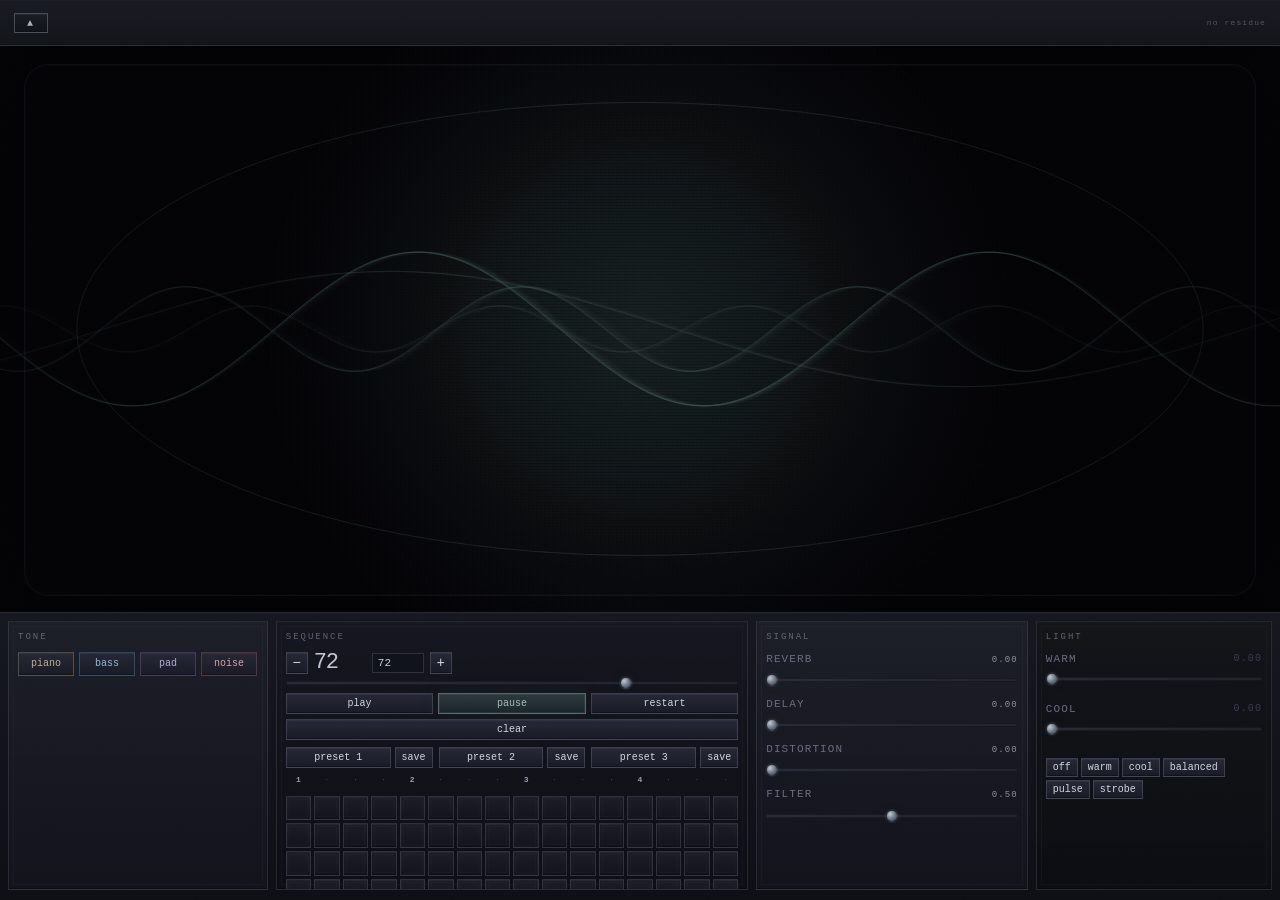
==== demo/index.html @ b39f4f37 "Polish hub UX and split game start from demo" ====
<!DOCTYPE html>
<html lang="en">
<head>
  <meta charset="UTF-8" />
  <meta name="viewport" content="width=device-width, initial-scale=1.0" />
  <title>LoseAmp Demo</title>
  <link rel="stylesheet" href="../styles/main.css" />
  <link rel="stylesheet" href="../styles/noise.css" />
  <link rel="stylesheet" href="../styles/loseamp.css" />
  <link rel="stylesheet" href="../styles/rooms.css" />
</head>
<body>

  <div id="title-screen" class="hidden"></div>

  <div id="hub" class="screen active">

    <header id="hub-header">
      <div id="room-doors"></div>
      <div id="inventory-bar"></div>
    </header>

    <main id="portal-area">
      <div class="portal-aura portal-aura-left" aria-hidden="true"></div>
      <div class="portal-aura portal-aura-right" aria-hidden="true"></div>
      <canvas id="loseamp-canvas"></canvas>
      <div id="mirror-portal" aria-hidden="true">
        <div class="mirror-portal-axis"></div>
        <div class="mirror-portal-core"></div>
        <div class="mirror-portal-rim"></div>
      </div>
    </main>

    <section id="control-panel">
      <div id="instruments-panel"></div>
      <div id="sequencer-panel"></div>
      <div id="effects-panel"></div>
      <div id="lights-panel"></div>
    </section>

  </div>

  <div id="room-bright" class="screen room hidden"></div>
  <div id="room-still" class="screen room hidden"></div>
  <div id="room-clock" class="screen room hidden"></div>
  <div id="room-mirror" class="screen room hidden"></div>
  <div id="room-threshold" class="screen room hidden"></div>

  <div id="overlay" class="hidden"></div>

  <script type="module" src="../src/main.js"></script>
</body>
</html>
---- styles/main.css ----
/* main.css — global styles, CSS variables, typography */

/* ─── Variables ──────────────────────────────────────────────────────────── */
:root {
  /* Colors */
  --bg:            #0a0a0f;
  --surface:       #111118;
  --surface-2:     #1a1a24;
  --surface-3:     #161622;
  --border:        #2a2a3a;
  --border-soft:   rgba(132, 146, 170, 0.28);

  --fg:            #c8c8d8;
  --fg-dim:        #6a6a80;
  --fg-muted:      #3a3a50;
  --fg-ghost:      rgba(188, 196, 214, 0.34);

  --accent-warm:   #c87040;   /* amber — the "too hot" signal */
  --accent-cool:   #4080a0;   /* steel blue — the "too cold" signal */
  --accent-mid:    #708090;   /* slate — the middle, the answer */
  --accent-portal: #507060;   /* muted teal — the Loseamp glow */

  /* Lights (driven by lights.js at runtime) */
  --light-warm: 0;
  --light-cool: 0;

  /* Typography */
  --font-mono: 'Courier New', 'Lucida Console', monospace;
  --font-display: Georgia, 'Times New Roman', serif;

  /* Spacing */
  --space-xs: 4px;
  --space-sm: 8px;
  --space-md: 16px;
  --space-lg: 32px;
  --space-xl: 64px;

  /* Transitions */
  --transition-slow: 1.2s ease;
  --transition-med:  0.4s ease;
  --transition-fast: 0.15s ease;
}

/* ─── Reset ──────────────────────────────────────────────────────────────── */
*, *::before, *::after {
  box-sizing: border-box;
  margin: 0;
  padding: 0;
}

html, body {
  width: 100%;
  height: 100%;
  overflow: hidden;
  background:
    radial-gradient(circle at 50% 42%, rgba(58, 74, 70, 0.12), transparent 30%),
    radial-gradient(circle at 50% 110%, rgba(28, 32, 44, 0.5), transparent 38%),
    linear-gradient(180deg, #0b0b10 0%, #09090d 54%, #08080b 100%);
  color: var(--fg);
  font-family: var(--font-mono);
  font-size: 12px;
  line-height: 1.4;
}

/* ─── Screens ────────────────────────────────────────────────────────────── */
.screen {
  position: absolute;
  inset: 0;
  display: flex;
  flex-direction: column;
  opacity: 0;
  pointer-events: none;
  transition: opacity var(--transition-med);
}

.screen.active {
  opacity: 1;
  pointer-events: all;
}

.hidden {
  display: none !important;
}

/* ─── Typography ─────────────────────────────────────────────────────────── */
h1, h2, h3 {
  font-family: var(--font-display);
  font-weight: normal;
  letter-spacing: 0.05em;
}

label {
  color: var(--fg-dim);
  font-size: 11px;
  letter-spacing: 0.1em;
  text-transform: uppercase;
}

/* ─── Controls (shared) ──────────────────────────────────────────────────── */
button {
  background:
    linear-gradient(180deg, rgba(38, 40, 54, 0.96), rgba(24, 26, 38, 0.96));
  border: 1px solid var(--border-soft);
  color: rgba(220, 226, 236, 0.94);
  font-family: var(--font-mono);
  font-size: 10px;
  padding: 4px 7px;
  cursor: pointer;
  box-shadow:
    inset 0 1px 0 rgba(255, 255, 255, 0.05),
    inset 0 -1px 0 rgba(0, 0, 0, 0.3);
  transition:
    background var(--transition-fast),
    border-color var(--transition-fast),
    color var(--transition-fast),
    transform var(--transition-fast),
    box-shadow var(--transition-fast);
}

button:hover {
  background:
    linear-gradient(180deg, rgba(48, 50, 68, 0.98), rgba(28, 30, 42, 0.98));
  border-color: rgba(152, 168, 194, 0.44);
  color: rgba(235, 239, 245, 0.98);
}

button.active {
  background:
    linear-gradient(180deg, rgba(46, 58, 62, 0.98), rgba(26, 38, 42, 0.98));
  border-color: rgba(112, 148, 138, 0.62);
  color: rgba(164, 194, 182, 0.98);
  box-shadow:
    inset 0 0 0 1px rgba(80, 112, 96, 0.18),
    0 0 18px rgba(62, 88, 78, 0.14);
}

button:active {
  transform: translateY(1px);
}

input[type="range"] {
  -webkit-appearance: none;
  width: 100%;
  height: 4px;
  border-radius: 999px;
  background:
    linear-gradient(90deg, rgba(44, 48, 64, 0.76), rgba(34, 36, 46, 0.9));
  outline: none;
  cursor: pointer;
  box-shadow: inset 0 0 0 1px rgba(0, 0, 0, 0.35);
}

input[type="range"]::-webkit-slider-thumb {
  -webkit-appearance: none;
  width: 12px;
  height: 12px;
  background:
    radial-gradient(circle at 30% 30%, rgba(210, 219, 228, 0.9), rgba(113, 126, 142, 0.86) 55%, rgba(62, 68, 84, 0.9));
  border-radius: 50%;
  border: 1px solid rgba(10, 10, 16, 0.6);
  box-shadow:
    0 0 0 1px rgba(113, 126, 142, 0.14),
    0 0 12px rgba(80, 112, 96, 0.08);
  transition: background var(--transition-fast), box-shadow var(--transition-fast);
}

input[type="range"]:hover::-webkit-slider-thumb {
  box-shadow:
    0 0 0 1px rgba(113, 126, 142, 0.22),
    0 0 14px rgba(80, 112, 96, 0.18);
}

/* ─── Overlay ────────────────────────────────────────────────────────────── */
#overlay {
  position: fixed;
  inset: 0;
  background:
    radial-gradient(circle at 50% 50%, rgba(20, 24, 28, 0.14), transparent 24%),
    rgba(7, 7, 11, 0.98);
  z-index: 100;
  display: flex;
  align-items: center;
  justify-content: center;
  opacity: 0;
  pointer-events: none;
  transition: opacity var(--transition-slow);
}

#overlay.active {
  opacity: 1;
  pointer-events: all;
}

#title-screen {
  position: fixed;
  inset: 0;
  z-index: 160;
  display: flex;
  align-items: center;
  justify-content: center;
  padding: 32px;
  background:
    radial-gradient(circle at 50% 42%, rgba(78, 96, 88, 0.16), transparent 22%),
    linear-gradient(180deg, rgba(6, 6, 10, 0.96), rgba(8, 8, 12, 0.98));
  opacity: 0;
  pointer-events: none;
  transition: opacity 0.5s ease;
}

#title-screen.active {
  opacity: 1;
  pointer-events: all;
}

.title-shell {
  position: relative;
  width: min(520px, 100%);
  padding: 40px 36px 34px;
  border: 1px solid rgba(132, 146, 170, 0.22);
  background:
    linear-gradient(180deg, rgba(20, 21, 30, 0.96), rgba(12, 13, 19, 0.98));
  box-shadow:
    inset 0 1px 0 rgba(255, 255, 255, 0.03),
    0 26px 80px rgba(0, 0, 0, 0.38);
}

.title-shell::before {
  content: '';
  position: absolute;
  inset: 8px;
  border: 1px solid rgba(255, 255, 255, 0.03);
  pointer-events: none;
}

.title-kicker {
  margin-bottom: 12px;
  color: rgba(138, 150, 170, 0.58);
  font-size: 10px;
  letter-spacing: 0.28em;
  text-transform: uppercase;
}

.title-word {
  margin-bottom: 14px;
  color: rgba(212, 218, 228, 0.94);
  font-size: clamp(34px, 7vw, 64px);
  letter-spacing: 0.08em;
}

.title-copy {
  max-width: 28ch;
  margin-bottom: 24px;
  color: rgba(174, 182, 198, 0.72);
  font-size: 13px;
}

.title-actions {
  display: flex;
  align-items: center;
  gap: 12px;
}

.title-demo-link {
  color: rgba(138, 176, 160, 0.74);
  font-size: 10px;
  letter-spacing: 0.18em;
  text-decoration: none;
  text-transform: uppercase;
}

.title-demo-link:hover {
  color: rgba(194, 212, 206, 0.94);
}

.title-noise {
  position: absolute;
  inset: 0;
  pointer-events: none;
  opacity: 0.26;
  background:
    radial-gradient(circle at 50% 42%, rgba(80, 112, 96, 0.1), transparent 28%),
    linear-gradient(180deg, transparent, rgba(255, 255, 255, 0.02), transparent);
  mix-blend-mode: screen;
}

.end-screen {
  display: flex;
  flex-direction: column;
  align-items: center;
  gap: 24px;
  text-align: center;
  opacity: 0;
  transform: translateY(8px);
  transition:
    opacity 2.8s ease,
    transform 2.8s ease;
}

.end-screen.revealed {
  opacity: 1;
  transform: translateY(0);
}

.end-word {
  font-family: var(--font-display);
  color: rgba(128, 160, 140, 0.78);
  font-size: 15px;
  letter-spacing: 0.28em;
  text-transform: lowercase;
  text-shadow: 0 0 26px rgba(80, 112, 96, 0.12);
}

.end-reset {
  background: transparent;
  border-color: rgba(80, 112, 96, 0.24);
  color: rgba(128, 160, 140, 0.2);
  letter-spacing: 0.14em;
  text-transform: lowercase;
  opacity: 0;
  transition:
    opacity 1.2s ease,
    color 0.3s ease,
    border-color 0.3s ease,
    background 0.3s ease;
}

.end-reset.revealed {
  opacity: 1;
  color: rgba(128, 160, 140, 0.46);
}

.end-reset:hover {
  border-color: rgba(128, 160, 140, 0.4);
  color: rgba(180, 196, 188, 0.84);
  background: rgba(80, 112, 96, 0.06);
}

@media (max-width: 640px) {
  .title-shell {
    padding: 28px 22px 24px;
  }

  .title-actions {
    flex-direction: column;
    align-items: flex-start;
  }
}
---- styles/noise.css ----
/* noise.css — grain overlay applied to the entire UI */

/*
  SVG feTurbulence noise, inlined as a data URL.
  No external file needed. Tiles seamlessly at 256x256.
  Applied as a fixed full-screen pseudo-element with mix-blend-mode: overlay.
  Adjust --noise-opacity to taste (0.03 = very subtle, 0.08 = visible grain).
*/

:root {
  --noise-opacity: 0.045;
}

body::after {
  content: '';
  position: fixed;
  inset: 0;
  width: 100%;
  height: 100%;
  pointer-events: none;
  z-index: 9999;
  opacity: var(--noise-opacity);
  mix-blend-mode: overlay;
  background-image: url("[data-uri]");
  background-repeat: repeat;
  background-size: 256px 256px;
}
---- styles/loseamp.css ----
/* loseamp.css — hub and control panel styles */

/* ─── Hub Layout ─────────────────────────────────────────────────────────── */
#hub {
  position: relative;
  display: grid;
  grid-template-rows: 46px minmax(0, 1fr) minmax(188px, 32vh);
  grid-template-areas:
    "header"
    "portal"
    "controls";
  height: 100%;
  width: 100%;
  background:
    linear-gradient(180deg, rgba(18, 18, 24, 0.72), rgba(8, 8, 12, 0.3));
}

body.pre-awaken #hub {
  filter: saturate(0.72) brightness(0.84);
}

#hub::before {
  content: '';
  position: absolute;
  inset: 0;
  background:
    radial-gradient(circle at 50% 42%, rgba(80, 112, 96, 0.08), transparent 28%),
    linear-gradient(180deg, rgba(255, 255, 255, 0.015), transparent 12%);
  pointer-events: none;
}

/* ─── Header / Doors ─────────────────────────────────────────────────────── */
#hub-header {
  grid-area: header;
  display: flex;
  align-items: center;
  justify-content: space-between;
  gap: 12px;
  padding: 0 14px;
  border-bottom: 1px solid rgba(108, 118, 144, 0.26);
  background:
    linear-gradient(180deg, rgba(22, 23, 31, 0.98), rgba(17, 18, 24, 0.96));
  box-shadow:
    inset 0 1px 0 rgba(255, 255, 255, 0.02),
    inset 0 -1px 0 rgba(0, 0, 0, 0.36);
}

#room-doors {
  display: flex;
  gap: 8px;
  align-items: center;
}

body.pre-awaken #room-doors {
  opacity: 0.12;
}

.door-btn {
  min-width: 34px;
  padding: 4px 8px 3px;
  border-color: rgba(102, 110, 136, 0.34);
  color: rgba(150, 158, 178, 0.78);
  letter-spacing: 0.22em;
  text-transform: uppercase;
  background:
    linear-gradient(180deg, rgba(24, 25, 33, 0.95), rgba(15, 16, 23, 0.95));
}

.door-btn.visible {
  border-color: rgba(126, 152, 160, 0.42);
  color: rgba(178, 192, 200, 0.92);
}

.door-btn.visible:hover {
  border-color: rgba(130, 158, 164, 0.42);
  color: rgba(188, 198, 204, 0.9);
}

body.pre-awaken .door-btn {
  visibility: hidden;
}

.door-btn.locked {
  opacity: 0.28;
  cursor: not-allowed;
}

#inventory-bar {
  display: flex;
  gap: 4px 6px;
  align-items: center;
  justify-content: flex-end;
  flex-wrap: wrap;
  min-height: 24px;
}

.inventory-item,
.inventory-empty,
.status-tag {
  font-size: 8px;
  letter-spacing: 0.14em;
  text-transform: lowercase;
}

.inventory-item {
  color: rgba(176, 184, 198, 0.72);
  padding: 2px 0;
  border-bottom: 1px solid rgba(80, 90, 110, 0.18);
}

.inventory-empty {
  color: rgba(126, 132, 148, 0.56);
}

.status-tag {
  color: rgba(138, 176, 160, 0.74);
  padding: 2px 6px;
  border: 1px solid rgba(80, 112, 96, 0.16);
  background: rgba(80, 112, 96, 0.05);
}

/* ─── Portal Area ────────────────────────────────────────────────────────── */
#portal-area {
  grid-area: portal;
  position: relative;
  overflow: hidden;
  min-height: 0;
  background:
    radial-gradient(circle at 50% 50%, rgba(20, 24, 28, 0.38), transparent 44%),
    linear-gradient(180deg, rgba(10, 10, 14, 0.18), rgba(8, 8, 12, 0.48));
}

body.pre-awaken #portal-area {
  cursor: pointer;
}

#portal-area::after {
  content: '';
  position: absolute;
  inset: 18px 24px 16px;
  border: 1px solid rgba(82, 92, 104, 0.12);
  border-radius: 24px;
  pointer-events: none;
  box-shadow:
    inset 0 0 0 1px rgba(255, 255, 255, 0.015),
    0 0 42px rgba(0, 0, 0, 0.18);
}

#loseamp-canvas {
  position: absolute;
  inset: 0;
  width: 100%;
  height: 100%;
  display: block;
}

.portal-aura {
  position: absolute;
  top: 12%;
  bottom: 12%;
  width: 22%;
  pointer-events: none;
  opacity: 0.4;
  transition: opacity var(--transition-slow), transform var(--transition-slow);
  z-index: 0;
}

.portal-aura-left {
  left: 0;
  background: radial-gradient(circle at 80% 50%, rgba(200, 112, 64, calc(var(--light-warm) * 0.16)), transparent 70%);
}

.portal-aura-right {
  right: 0;
  background: radial-gradient(circle at 20% 50%, rgba(64, 128, 160, calc(var(--light-cool) * 0.16)), transparent 70%);
}

#portal-area.mirror-available .portal-aura {
  opacity: 0.68;
}

#portal-area.mirror-active .portal-aura {
  transform: scaleX(1.08);
}

#mirror-portal {
  position: absolute;
  inset: 10% 16%;
  display: grid;
  place-items: center;
  opacity: 0;
  pointer-events: none;
  transition:
    opacity var(--transition-slow),
    transform var(--transition-slow),
    filter var(--transition-slow);
  z-index: 2;
}

#portal-area.mirror-available #mirror-portal {
  opacity: 0.34;
}

#portal-area.mirror-active #mirror-portal {
  opacity: 0.76;
  filter: drop-shadow(0 0 24px rgba(80, 112, 96, 0.18));
}

.mirror-portal-axis,
.mirror-portal-core,
.mirror-portal-rim {
  position: absolute;
}

.mirror-portal-axis {
  top: 0;
  bottom: 0;
  width: 1px;
  background: linear-gradient(180deg, transparent, rgba(80, 112, 96, 0.45), transparent);
}

.mirror-portal-core {
  width: 18px;
  height: 18px;
  transform: rotate(45deg);
  border: 1px solid rgba(80, 112, 96, 0.34);
  background: radial-gradient(circle at 50% 50%, rgba(80, 112, 96, 0.12), transparent 72%);
}

.mirror-portal-rim {
  width: min(50vw, 500px);
  height: min(40vh, 290px);
  border: 1px solid rgba(80, 112, 96, 0.14);
  border-radius: 50%;
}

body.mirror-active .mirror-portal-core {
  animation: mirror-pulse 1.8s ease-in-out infinite;
}

@keyframes mirror-pulse {
  0%, 100% {
    transform: rotate(45deg) scale(1);
    opacity: 0.8;
  }
  50% {
    transform: rotate(45deg) scale(1.14);
    opacity: 1;
  }
}

/* ─── Control Panel ──────────────────────────────────────────────────────── */
#control-panel {
  grid-area: controls;
  display: grid;
  grid-template-columns: 1.1fr 2fr 1.15fr 1fr;
  grid-template-areas: "instruments sequencer effects lights";
  gap: 0;
  gap: 8px;
  padding: 8px 8px 10px;
  border-top: 1px solid rgba(110, 122, 148, 0.24);
  background:
    linear-gradient(180deg, rgba(22, 23, 31, 0.99), rgba(14, 15, 21, 0.99));
  box-shadow:
    inset 0 1px 0 rgba(255, 255, 255, 0.015),
    0 -14px 42px rgba(0, 0, 0, 0.18);
  min-height: 0;
}

body.pre-awaken #control-panel {
  opacity: 0.44;
  pointer-events: none;
}

#control-panel.boss-active {
  border-top-color: rgba(80, 112, 96, 0.42);
  box-shadow:
    inset 0 1px 0 rgba(255, 255, 255, 0.015),
    0 -18px 48px rgba(0, 0, 0, 0.2),
    inset 0 12px 22px rgba(80, 112, 96, 0.03);
  transition: border-top-color var(--transition-slow), box-shadow var(--transition-slow);
}

#instruments-panel { grid-area: instruments; }
#sequencer-panel { grid-area: sequencer; }
#effects-panel { grid-area: effects; }
#lights-panel { grid-area: lights; }

.control-panel-section {
  position: relative;
  min-width: 0;
  display: flex;
  flex-direction: column;
  gap: 7px;
  padding: 9px 9px 8px;
  border: 1px solid rgba(112, 122, 146, 0.22);
  background:
    linear-gradient(180deg, rgba(28, 30, 40, 0.96), rgba(18, 19, 27, 0.98));
  box-shadow:
    inset 0 1px 0 rgba(255, 255, 255, 0.015),
    inset 0 -1px 0 rgba(0, 0, 0, 0.4);
  min-height: 0;
  overflow: auto;
  scrollbar-width: thin;
  scrollbar-color: rgba(96, 112, 136, 0.42) transparent;
}

.control-panel-section::before {
  content: '';
  position: absolute;
  inset: 4px;
  border: 1px solid rgba(255, 255, 255, 0.028);
  pointer-events: none;
}

.panel-sequence {
  background:
    linear-gradient(180deg, rgba(21, 22, 30, 0.94), rgba(13, 14, 20, 0.98));
}

#sequencer-panel {
  min-width: 0;
}

.panel-light {
  background:
    linear-gradient(180deg, rgba(18, 20, 24, 0.92), rgba(12, 13, 18, 0.98));
}

.panel-label {
  display: block;
  margin-bottom: 1px;
  color: rgba(146, 154, 172, 0.58);
  font-size: 9px;
  letter-spacing: 0.22em;
  text-transform: uppercase;
}

.instrument-cluster {
  display: flex;
  flex-wrap: wrap;
  gap: 5px;
  align-content: flex-start;
}

.control-chip,
.mirror-toggle-btn {
  min-height: 24px;
}

.instr-btn {
  min-width: 56px;
  justify-content: center;
}

.instr-btn[data-instr="piano"] {
  border-color: rgba(176, 146, 96, 0.38);
  color: rgba(214, 194, 154, 0.88);
}

.instr-btn[data-instr="piano"].active {
  background: linear-gradient(180deg, rgba(98, 78, 42, 0.96), rgba(58, 44, 22, 0.98));
  border-color: rgba(210, 182, 124, 0.66);
  color: rgba(238, 220, 182, 0.98);
  box-shadow: inset 0 0 0 1px rgba(236, 214, 164, 0.08), 0 0 18px rgba(176, 146, 96, 0.22);
}

.instr-btn[data-instr="bass"] {
  border-color: rgba(76, 140, 186, 0.4);
  color: rgba(156, 202, 232, 0.9);
}

.instr-btn[data-instr="bass"].active {
  background: linear-gradient(180deg, rgba(30, 70, 100, 0.96), rgba(18, 40, 66, 0.98));
  border-color: rgba(114, 182, 224, 0.66);
  color: rgba(198, 228, 246, 0.98);
  box-shadow: inset 0 0 0 1px rgba(190, 228, 246, 0.08), 0 0 18px rgba(88, 164, 210, 0.24);
}

.instr-btn[data-instr="pad"] {
  border-color: rgba(120, 92, 164, 0.4);
  color: rgba(202, 182, 236, 0.9);
}

.instr-btn[data-instr="pad"].active {
  background: linear-gradient(180deg, rgba(68, 44, 96, 0.96), rgba(40, 24, 58, 0.98));
  border-color: rgba(176, 144, 224, 0.64);
  color: rgba(228, 214, 248, 0.98);
  box-shadow: inset 0 0 0 1px rgba(228, 214, 248, 0.08), 0 0 18px rgba(144, 116, 188, 0.22);
}

.instr-btn[data-instr="noise"] {
  border-color: rgba(174, 82, 96, 0.38);
  color: rgba(238, 172, 182, 0.9);
}

.instr-btn[data-instr="noise"].active {
  background: linear-gradient(180deg, rgba(98, 34, 46, 0.96), rgba(60, 18, 28, 0.98));
  border-color: rgba(220, 114, 132, 0.64);
  color: rgba(248, 210, 220, 0.98);
  box-shadow: inset 0 0 0 1px rgba(248, 210, 220, 0.08), 0 0 18px rgba(210, 102, 118, 0.24);
}

.panel-separator {
  height: 1px;
  margin: 4px 0;
  background: linear-gradient(90deg, transparent, rgba(80, 90, 110, 0.24), transparent);
}

.mirror-toggle-btn {
  display: flex;
  width: 100%;
  align-items: center;
  justify-content: space-between;
  gap: 8px;
  padding-inline: 8px;
  letter-spacing: 0.12em;
}

.mirror-toggle-btn.available {
  border-color: rgba(84, 112, 106, 0.26);
}

.mirror-toggle-btn.failed {
  animation: mirror-fail 420ms ease;
}

@keyframes mirror-fail {
  0%, 100% { transform: translateX(0); }
  25% { transform: translateX(-2px); }
  75% { transform: translateX(2px); }
}

.mirror-toggle-glyph {
  font-size: 12px;
  color: rgba(136, 154, 166, 0.88);
}

.mirror-toggle-whisper {
  color: rgba(150, 164, 174, 0.62);
  font-size: 8px;
  letter-spacing: 0.14em;
  text-transform: lowercase;
}

.bpm-row {
  display: flex;
  align-items: center;
  gap: 6px;
}

.bpm-input {
  width: 52px;
  min-width: 0;
  padding: 3px 5px;
  border: 1px solid rgba(102, 110, 136, 0.32);
  background: rgba(16, 18, 28, 0.92);
  color: rgba(214, 220, 232, 0.94);
  font-family: var(--font-mono);
  font-size: 11px;
}

.bpm-slider {
  margin-bottom: 1px;
}

.transport-row {
  display: flex;
  gap: 5px;
  flex-wrap: wrap;
}

.transport-btn {
  min-width: 0;
  flex: 1 1 0;
  justify-content: center;
  text-transform: lowercase;
}

.clear-btn {
  margin-top: -2px;
}

.preset-row {
  display: grid;
  grid-template-columns: repeat(3, minmax(0, 1fr));
  gap: 6px;
}

.preset-slot {
  display: flex;
  gap: 4px;
  min-width: 0;
}

.preset-btn,
.preset-save-btn {
  min-width: 0;
  text-transform: lowercase;
}

.preset-btn {
  flex: 1 1 auto;
  min-width: 0;
}

.preset-btn.has-preset {
  border-color: rgba(110, 146, 136, 0.34);
  color: rgba(178, 198, 192, 0.9);
}

.preset-save-btn {
  flex: 0 0 auto;
  padding-inline: 6px;
}

.bpm-nudge {
  width: 22px;
  height: 22px;
  padding: 0;
  flex-shrink: 0;
  font-size: 14px;
  line-height: 1;
}

#bpm-display {
  min-width: 52px;
  font-size: 22px;
  line-height: 1;
  color: rgba(208, 214, 226, 0.92);
  font-family: var(--font-mono);
  letter-spacing: -0.06em;
}

.seq-grid {
  display: grid;
  flex: 1 1 auto;
  min-height: 108px;
  gap: 3px;
  align-content: stretch;
}

.seq-markers {
  display: grid;
  gap: 3px;
  margin-top: -1px;
  margin-bottom: 3px;
}

.seq-marker {
  display: grid;
  place-items: center;
  min-width: 0;
  min-height: 12px;
  color: rgba(128, 138, 158, 0.42);
  font-size: 8px;
  line-height: 1;
  letter-spacing: 0.04em;
}

.seq-marker-major {
  color: rgba(178, 188, 206, 0.82);
  font-weight: 700;
}

.seq-step {
  position: relative;
  width: 100%;
  min-height: 0;
  background:
    linear-gradient(180deg, rgba(27, 28, 38, 0.96), rgba(17, 18, 26, 0.96));
  border: 1px solid rgba(102, 110, 136, 0.3);
  cursor: pointer;
  transition:
    background var(--transition-fast),
    border-color var(--transition-fast),
    box-shadow var(--transition-fast),
    transform var(--transition-fast);
}

.seq-step::after {
  content: '';
  position: absolute;
  inset: 2px;
  border: 1px solid rgba(255, 255, 255, 0.015);
}

.seq-step:hover {
  border-color: rgba(154, 166, 196, 0.44);
}

.seq-step-major {
  box-shadow: inset 0 0 0 1px rgba(80, 112, 96, 0.08);
}

.seq-step.on {
  background:
    linear-gradient(180deg, rgba(92, 114, 120, 0.88), rgba(56, 72, 78, 0.96));
  border-color: rgba(132, 156, 160, 0.42);
  box-shadow:
    inset 0 0 0 1px rgba(200, 215, 220, 0.06),
    0 0 14px rgba(80, 112, 96, 0.16);
}

.seq-step.playing {
  border-color: rgba(206, 212, 222, 0.56);
  transform: translateY(-1px);
}

.effect-row {
  margin-bottom: 2px;
}

.effect-label {
  display: flex;
  align-items: baseline;
  justify-content: space-between;
  margin-bottom: 4px;
}

.effect-val {
  color: rgba(184, 190, 206, 0.72);
  font-size: 9px;
}

.effect-slider {
  width: 100%;
}

#light-modes {
  display: flex;
  flex-wrap: wrap;
  gap: 4px;
  margin-top: 2px;
}

.light-mode-btn {
  font-size: 8px;
  padding: 3px 6px;
}

/* ─── Dev Panel ─────────────────────────────────────────────────────────── */
#dev-panel {
  position: fixed;
  right: 14px;
  bottom: 14px;
  width: min(340px, calc(100vw - 28px));
  max-height: min(58vh, 520px);
  display: flex;
  flex-direction: column;
  gap: 8px;
  padding: 12px;
  border: 1px solid rgba(112, 128, 144, 0.35);
  background: rgba(10, 10, 15, 0.92);
  box-shadow: 0 16px 48px rgba(0, 0, 0, 0.35);
  backdrop-filter: blur(10px);
  z-index: 120;
}

.dev-panel-header,
.dev-panel-hint {
  font-size: 10px;
  letter-spacing: 0.14em;
  text-transform: uppercase;
}

.dev-panel-header { color: var(--fg); }
.dev-panel-hint { color: var(--fg-muted); }

.dev-panel-body {
  overflow: auto;
  padding: 8px;
  border: 1px solid var(--border);
  background: rgba(26, 26, 36, 0.82);
  color: var(--fg-dim);
  font-family: var(--font-mono);
  font-size: 11px;
  line-height: 1.45;
  white-space: pre-wrap;
}

.dev-panel-actions {
  display: flex;
  gap: 8px;
}

/* ─── Responsive ─────────────────────────────────────────────────────────── */
@media (max-width: 900px) {
  #hub {
    grid-template-rows: auto 1fr auto;
  }

  #hub-header {
    align-items: flex-start;
    flex-direction: column;
    padding-block: 10px;
  }

  #room-doors,
  #inventory-bar {
    width: 100%;
  }

  #inventory-bar {
    justify-content: flex-start;
  }

  #control-panel {
    grid-template-columns: 1fr 1fr;
    grid-template-areas:
      "instruments effects"
      "sequencer sequencer"
      "lights lights";
    gap: 8px;
  }
}

@media (max-width: 640px) {
  #hub {
    grid-template-rows: auto minmax(0, 1fr) auto;
  }

  #control-panel {
    grid-template-columns: 1fr;
    grid-template-areas:
      "instruments"
      "sequencer"
      "effects"
      "lights";
  }

  .control-panel-section {
    padding: 8px;
  }

  .instrument-cluster {
    gap: 4px;
  }

  .instr-btn,
  .mirror-toggle-btn {
    min-height: 28px;
  }

  #bpm-display {
    font-size: 20px;
  }

  .preset-row {
    grid-template-columns: 1fr;
  }

  .preset-slot {
    display: grid;
    grid-template-columns: minmax(0, 1fr) auto;
  }
}
---- styles/rooms.css ----
/* rooms.css — shared room styles */

/* ─── Room Base ──────────────────────────────────────────────────────────── */
.room {
  /* position comes from .screen (absolute, inset: 0) — do not override */
  padding: var(--space-lg);
  overflow: hidden;
}

/* Back to hub button — present in every room */
.room-back {
  position: absolute;
  top: var(--space-md);
  left: var(--space-md);
  font-size: 11px;
  color: var(--fg-dim);
  background: none;
  border: none;
  cursor: pointer;
  letter-spacing: 0.1em;
}

.room-back:hover {
  color: var(--fg);
}

/* ─── Room 1: Bright ─────────────────────────────────────────────────────── */
#room-bright {
  background: var(--bg);
  padding: 0; /* canvas fills the room */
}

.room-hint {
  position: absolute;
  left: 50%;
  bottom: 42px;
  transform: translateX(-50%);
  max-width: min(440px, calc(100vw - 48px));
  padding: 8px 12px;
  color: rgba(192, 202, 214, 0);
  font-size: 10px;
  letter-spacing: 0.18em;
  text-transform: lowercase;
  text-align: center;
  pointer-events: none;
  transition:
    opacity 0.5s ease,
    color 0.5s ease,
    transform 0.5s ease;
  opacity: 0;
}

.room-hint.visible {
  opacity: 1;
  color: rgba(192, 202, 214, 0.74);
  transform: translateX(-50%) translateY(-3px);
}

.room-hint-bright {
  text-shadow: 0 0 18px rgba(80, 112, 96, 0.16);
}

/* ─── Room 2: Still ──────────────────────────────────────────────────────── */
#room-still {
  background: #060608;
}

.still-dot {
  width: 3px;
  height: 3px;
  border-radius: 50%;
  background: rgba(200, 200, 220, 0.12);
  transition: background 2s ease;
}

/* ─── Room 3: Clock ──────────────────────────────────────────────────────── */
#room-clock {
  background: var(--bg);
  padding: 0;
}

#clock-counter {
  position: absolute;
  top: var(--space-md);
  right: var(--space-md);
  font-family: var(--font-mono);
  font-size: 11px;
  color: var(--fg-muted);
  letter-spacing: 0.15em;
  pointer-events: none;
}

/* ─── Room 4: Mirror ─────────────────────────────────────────────────────── */
#room-mirror {
  background: var(--bg);
  padding: 0;
}

/* ─── Room 5: Threshold ──────────────────────────────────────────────────── */
#room-threshold {
  background: var(--bg);
  display: flex;
  align-items: center;
  justify-content: center;
}

.exit-door {
  cursor: pointer;
  transition: border-color var(--transition-slow);
}

/* ─── Interactable Objects ───────────────────────────────────────────────── */
.interactable {
  cursor: pointer;
  transition: opacity var(--transition-med);
}

.interactable:hover {
  opacity: 0.7;
}

.item-pickup {
  /* TODO: visual for collectible items in rooms */
}

/* ─── Code / Clue Display ────────────────────────────────────────────────── */
.clue-text {
  font-family: var(--font-mono);
  font-size: 11px;
  color: var(--fg-dim);
  letter-spacing: 0.2em;
}

.revealed {
  color: var(--accent-mid);
  transition: color var(--transition-slow);
}
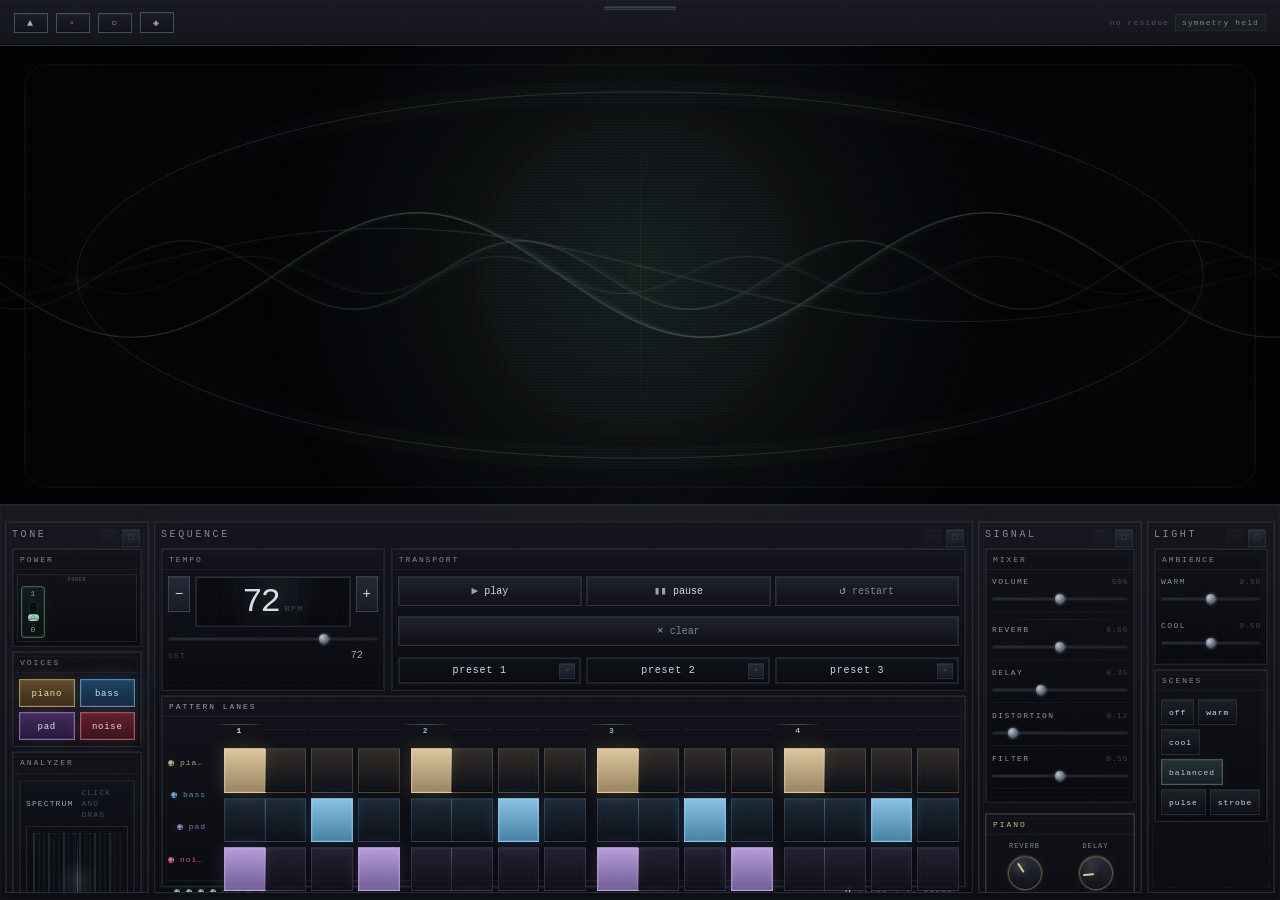
==== commit e1b7822a: "Polish: lights rack layout, portal standby glow, resizer handle, CSS refresh Wraps light sliders and" ====
--- a/demo/index.html
+++ b/demo/index.html
@@ -9,7 +9,7 @@
   <link rel="stylesheet" href="../styles/loseamp.css" />
   <link rel="stylesheet" href="../styles/rooms.css" />
 </head>
-<body>
+<body class="app-loading">
 
   <div id="title-screen" class="hidden"></div>
 
@@ -32,6 +32,9 @@
     </main>
 
     <section id="control-panel">
+      <div id="control-panel-resizer" role="separator" aria-orientation="horizontal" aria-label="resize control panel">
+        <span class="control-panel-resizer-grip" aria-hidden="true"></span>
+      </div>
       <div id="instruments-panel"></div>
       <div id="sequencer-panel"></div>
       <div id="effects-panel"></div>
--- a/styles/main.css
+++ b/styles/main.css
@@ -78,6 +78,12 @@
   pointer-events: all;
 }
 
+.app-loading #hub {
+  opacity: 0;
+  pointer-events: none;
+  visibility: hidden;
+}
+
 .hidden {
   display: none !important;
 }
@@ -198,7 +204,7 @@
   display: flex;
   align-items: center;
   justify-content: center;
-  padding: 32px;
+  padding: 40px;
   background:
     radial-gradient(circle at 50% 42%, rgba(78, 96, 88, 0.16), transparent 22%),
     linear-gradient(180deg, rgba(6, 6, 10, 0.96), rgba(8, 8, 12, 0.98));
@@ -214,8 +220,12 @@
 
 .title-shell {
   position: relative;
-  width: min(520px, 100%);
-  padding: 40px 36px 34px;
+  width: min(700px, 100%);
+  min-height: min(72vh, 660px);
+  padding: 58px 54px 48px;
+  display: flex;
+  flex-direction: column;
+  justify-content: center;
   border: 1px solid rgba(132, 146, 170, 0.22);
   background:
     linear-gradient(180deg, rgba(20, 21, 30, 0.96), rgba(12, 13, 19, 0.98));
@@ -233,39 +243,70 @@
 }
 
 .title-kicker {
-  margin-bottom: 12px;
+  margin-bottom: 18px;
   color: rgba(138, 150, 170, 0.58);
-  font-size: 10px;
-  letter-spacing: 0.28em;
+  font-size: 11px;
+  letter-spacing: 0.34em;
   text-transform: uppercase;
 }
 
 .title-word {
-  margin-bottom: 14px;
+  margin-bottom: 18px;
   color: rgba(212, 218, 228, 0.94);
-  font-size: clamp(34px, 7vw, 64px);
-  letter-spacing: 0.08em;
+  font-size: clamp(56px, 10vw, 108px);
+  letter-spacing: 0.1em;
+  line-height: 0.92;
+  text-shadow: 0 0 36px rgba(80, 112, 96, 0.08);
 }
 
 .title-copy {
-  max-width: 28ch;
-  margin-bottom: 24px;
+  max-width: 30ch;
+  margin-bottom: 34px;
   color: rgba(174, 182, 198, 0.72);
-  font-size: 13px;
+  font-size: 15px;
+  line-height: 1.6;
 }
 
 .title-actions {
   display: flex;
   align-items: center;
-  gap: 12px;
+  gap: 18px;
+}
+
+#title-start {
+  min-width: 176px;
+  min-height: 58px;
+  padding: 14px 28px;
+  font-size: 16px;
+  letter-spacing: 0.24em;
+  text-transform: uppercase;
+  border-color: rgba(124, 154, 146, 0.44);
+  color: rgba(226, 235, 234, 0.98);
+  background:
+    linear-gradient(180deg, rgba(38, 54, 50, 0.98), rgba(20, 33, 31, 0.98));
+  box-shadow:
+    inset 0 1px 0 rgba(255, 255, 255, 0.05),
+    0 0 0 1px rgba(80, 112, 96, 0.12),
+    0 14px 32px rgba(0, 0, 0, 0.24);
+}
+
+#title-start:hover {
+  border-color: rgba(146, 184, 170, 0.58);
+  background:
+    linear-gradient(180deg, rgba(48, 68, 62, 0.98), rgba(24, 38, 36, 0.98));
+  box-shadow:
+    inset 0 1px 0 rgba(255, 255, 255, 0.06),
+    0 0 0 1px rgba(80, 112, 96, 0.18),
+    0 18px 40px rgba(0, 0, 0, 0.3);
 }
 
 .title-demo-link {
   color: rgba(138, 176, 160, 0.74);
-  font-size: 10px;
-  letter-spacing: 0.18em;
+  font-size: 9px;
+  letter-spacing: 0.22em;
   text-decoration: none;
   text-transform: uppercase;
+  opacity: 0.88;
 }
 
 .title-demo-link:hover {
@@ -337,11 +378,20 @@
 
 @media (max-width: 640px) {
   .title-shell {
-    padding: 28px 22px 24px;
+    min-height: auto;
+    padding: 34px 24px 28px;
   }
 
   .title-actions {
     flex-direction: column;
     align-items: flex-start;
+    gap: 14px;
   }
-}
+
+  #title-start {
+    min-width: 148px;
+    min-height: 52px;
+    padding: 12px 20px;
+    font-size: 14px;
+  }
+}
--- a/styles/loseamp.css
+++ b/styles/loseamp.css
@@ -2,9 +2,10 @@
 
 /* ─── Hub Layout ─────────────────────────────────────────────────────────── */
 #hub {
+  --control-panel-height: clamp(320px, 44vh, 520px);
   position: relative;
   display: grid;
-  grid-template-rows: 46px minmax(0, 1fr) minmax(188px, 32vh);
+  grid-template-rows: 46px minmax(0, 1fr) var(--control-panel-height);
   grid-template-areas:
     "header"
     "portal"
@@ -131,7 +132,7 @@
 }
 
 body.pre-awaken #portal-area {
-  cursor: pointer;
+  cursor: default;
 }
 
 #portal-area::after {
@@ -144,6 +145,13 @@
   box-shadow:
     inset 0 0 0 1px rgba(255, 255, 255, 0.015),
     0 0 42px rgba(0, 0, 0, 0.18);
+}
+
+#portal-area.transport-running::after {
+  border-color: rgba(108, 126, 136, 0.2);
+  box-shadow:
+    inset 0 0 0 1px rgba(255, 255, 255, 0.02),
+    0 0 54px rgba(34, 48, 54, 0.18);
 }
 
 #loseamp-canvas {
@@ -253,23 +261,23 @@
 #control-panel {
   grid-area: controls;
   display: grid;
-  grid-template-columns: 1.1fr 2fr 1.15fr 1fr;
+  grid-template-columns: minmax(144px, 0.58fr) minmax(0, 5fr) minmax(164px, 0.78fr) minmax(128px, 0.62fr);
   grid-template-areas: "instruments sequencer effects lights";
-  gap: 0;
-  gap: 8px;
-  padding: 8px 8px 10px;
+  gap: 5px;
+  padding: 16px 5px 7px;
   border-top: 1px solid rgba(110, 122, 148, 0.24);
   background:
-    linear-gradient(180deg, rgba(22, 23, 31, 0.99), rgba(14, 15, 21, 0.99));
-  box-shadow:
-    inset 0 1px 0 rgba(255, 255, 255, 0.015),
+    linear-gradient(180deg, rgba(24, 25, 31, 0.995), rgba(12, 13, 18, 0.995));
+  box-shadow:
+    inset 0 1px 0 rgba(255, 255, 255, 0.018),
+    inset 0 0 0 1px rgba(90, 98, 118, 0.08),
     0 -14px 42px rgba(0, 0, 0, 0.18);
   min-height: 0;
+  overflow: visible;
 }
 
 body.pre-awaken #control-panel {
-  opacity: 0.44;
-  pointer-events: none;
+  opacity: 0.5;
 }
 
 #control-panel.boss-active {
@@ -291,18 +299,111 @@
   min-width: 0;
   display: flex;
   flex-direction: column;
-  gap: 7px;
-  padding: 9px 9px 8px;
-  border: 1px solid rgba(112, 122, 146, 0.22);
-  background:
-    linear-gradient(180deg, rgba(28, 30, 40, 0.96), rgba(18, 19, 27, 0.98));
-  box-shadow:
-    inset 0 1px 0 rgba(255, 255, 255, 0.015),
-    inset 0 -1px 0 rgba(0, 0, 0, 0.4);
+  gap: 4px;
+  padding: 6px 6px 5px;
+  border: 1px solid rgba(106, 116, 136, 0.24);
+  background:
+    linear-gradient(180deg, rgba(22, 23, 30, 0.985), rgba(13, 14, 20, 0.995));
+  box-shadow:
+    inset 0 1px 0 rgba(255, 255, 255, 0.03),
+    inset 0 -1px 0 rgba(0, 0, 0, 0.44),
+    inset 0 0 0 1px rgba(28, 32, 42, 0.9);
   min-height: 0;
+  overflow: hidden;
+}
+
+.panel-chrome {
+  position: absolute;
+  top: 7px;
+  right: 8px;
+  z-index: 3;
+  display: flex;
+  gap: 4px;
+}
+
+.panel-drag-handle,
+.panel-undock-btn {
+  width: 18px;
+  height: 18px;
+  padding: 0;
+  display: grid;
+  place-items: center;
+  border-color: rgba(92, 104, 126, 0.14);
+  color: rgba(130, 142, 164, 0.42);
+  font-size: 9px;
+  line-height: 1;
+}
+
+.panel-drag-handle:disabled {
+  opacity: 0.24;
+  cursor: default;
+}
+
+.panel-floating {
+  position: fixed;
+  resize: both;
   overflow: auto;
-  scrollbar-width: thin;
-  scrollbar-color: rgba(96, 112, 136, 0.42) transparent;
+  min-width: 220px;
+  min-height: 180px;
+  max-width: min(72vw, 980px);
+  max-height: min(74vh, 760px);
+  box-shadow:
+    inset 0 1px 0 rgba(255, 255, 255, 0.03),
+    0 18px 54px rgba(0, 0, 0, 0.42),
+    0 0 0 1px rgba(112, 124, 148, 0.12);
+  backdrop-filter: blur(6px);
+}
+
+#control-panel-resizer {
+  position: absolute;
+  top: 2px;
+  left: 50%;
+  transform: translateX(-50%);
+  width: min(240px, calc(100% - 48px));
+  height: 12px;
+  display: grid;
+  place-items: center;
+  cursor: ns-resize;
+  z-index: 12;
+}
+
+.control-panel-resizer-grip {
+  width: 72px;
+  height: 4px;
+  border-radius: 999px;
+  border: 1px solid rgba(118, 130, 150, 0.18);
+  background:
+    linear-gradient(180deg, rgba(154, 166, 182, 0.18), rgba(86, 96, 112, 0.12));
+  box-shadow:
+    0 0 14px rgba(80, 112, 96, 0.08),
+    inset 0 1px 0 rgba(255, 255, 255, 0.08);
+}
+
+body.control-panel-resizing,
+body.control-panel-resizing * {
+  cursor: ns-resize !important;
+  user-select: none;
+}
+
+.panel-floating::after {
+  content: '';
+  position: absolute;
+  right: 4px;
+  bottom: 4px;
+  width: 10px;
+  height: 10px;
+  background:
+    linear-gradient(135deg, transparent 0 42%, rgba(150, 162, 182, 0.52) 42% 52%, transparent 52%),
+    linear-gradient(135deg, transparent 0 62%, rgba(150, 162, 182, 0.34) 62% 72%, transparent 72%);
+  pointer-events: none;
+}
+
+.panel-floating .panel-drag-handle {
+  cursor: grab;
+}
+
+.panel-floating.panel-dragging .panel-drag-handle {
+  cursor: grabbing;
 }
 
 .control-panel-section::before {
@@ -315,7 +416,12 @@
 
 .panel-sequence {
   background:
-    linear-gradient(180deg, rgba(21, 22, 30, 0.94), rgba(13, 14, 20, 0.98));
+    linear-gradient(180deg, rgba(20, 21, 28, 0.99), rgba(10, 11, 16, 0.998));
+  box-shadow:
+    inset 0 1px 0 rgba(255, 255, 255, 0.024),
+    inset 0 -1px 0 rgba(0, 0, 0, 0.48),
+    inset 0 0 0 1px rgba(72, 84, 106, 0.1),
+    0 0 24px rgba(40, 52, 64, 0.12);
 }
 
 #sequencer-panel {
@@ -329,28 +435,494 @@
 
 .panel-label {
   display: block;
-  margin-bottom: 1px;
-  color: rgba(146, 154, 172, 0.58);
-  font-size: 9px;
-  letter-spacing: 0.22em;
+  margin-bottom: 2px;
+  color: rgba(170, 178, 194, 0.72);
+  font-size: 10px;
+  letter-spacing: 0.26em;
   text-transform: uppercase;
+  text-shadow: 0 0 10px rgba(108, 126, 138, 0.08);
+}
+
+.sequence-topdeck {
+  display: grid;
+  grid-template-columns: minmax(170px, 0.56fr) minmax(0, 1.44fr);
+  gap: 6px;
+  align-items: stretch;
+}
+
+.rack-module {
+  position: relative;
+  min-width: 0;
+  border: 1px solid rgba(88, 98, 120, 0.24);
+  background:
+    linear-gradient(180deg, rgba(18, 19, 26, 0.98), rgba(10, 11, 17, 0.995));
+  box-shadow:
+    inset 0 1px 0 rgba(255, 255, 255, 0.03),
+    inset 0 -1px 0 rgba(0, 0, 0, 0.44),
+    inset 0 0 0 1px rgba(30, 34, 44, 0.92);
+}
+
+.rack-module::before {
+  content: '';
+  position: absolute;
+  inset: 4px;
+  border: 1px solid rgba(255, 255, 255, 0.022);
+  pointer-events: none;
+}
+
+.rack-module-title {
+  position: relative;
+  z-index: 1;
+  padding: 5px 7px 4px;
+  border-bottom: 1px solid rgba(82, 92, 112, 0.16);
+  color: rgba(166, 174, 190, 0.74);
+  font-size: 8px;
+  letter-spacing: 0.24em;
+  text-transform: uppercase;
+}
+
+.rack-module-body {
+  position: relative;
+  z-index: 1;
+  min-width: 0;
+  padding: 6px;
+}
+
+.rack-module-compact .rack-module-body {
+  padding: 4px;
+}
+
+.rack-module-voices .rack-module-body,
+.rack-module-spectrum .rack-module-body,
+.rack-module-mirror .rack-module-body,
+.rack-module-light .rack-module-body {
+  display: flex;
+  flex-direction: column;
+  gap: 6px;
+}
+
+.rack-module-lanes {
+  flex: 1 1 auto;
+  min-height: 0;
+}
+
+.rack-module-lanes .rack-module-body {
+  display: flex;
+  flex-direction: column;
+  min-height: 0;
+  height: 100%;
+  gap: 6px;
+  padding: 6px;
+}
+
+.rack-module-lanes .rack-module-title {
+  color: rgba(186, 194, 210, 0.8);
+}
+
+.tempo-module,
+.sequence-transport-block {
+  position: relative;
+  min-width: 0;
+}
+
+.tempo-module,
+.sequence-transport-block {
+  display: flex;
+  flex-direction: column;
+  gap: 6px;
+}
+
+.rack-module-sequence .rack-module-body {
+  padding: 6px;
+}
+
+.panel-tone .rack-module {
+  background:
+    linear-gradient(180deg, rgba(18, 18, 24, 0.99), rgba(10, 10, 16, 0.998));
+}
+
+.panel-signal .rack-module,
+.panel-light .rack-module {
+  background:
+    linear-gradient(180deg, rgba(16, 17, 23, 0.99), rgba(9, 10, 15, 0.998));
+}
+
+.panel-floating {
+  border-color: rgba(118, 130, 152, 0.18);
+  background:
+    linear-gradient(180deg, rgba(24, 25, 32, 0.92), rgba(14, 15, 20, 0.95));
+}
+
+.panel-floating .rack-module-title {
+  color: rgba(154, 164, 182, 0.62);
+}
+
+.tempo-label,
+.transport-label {
+  display: block;
+  margin-bottom: 4px;
+  color: rgba(134, 144, 164, 0.48);
+  font-size: 8px;
+  letter-spacing: 0.2em;
+  text-transform: uppercase;
 }
 
 .instrument-cluster {
-  display: flex;
-  flex-wrap: wrap;
+  display: grid;
+  grid-template-columns: repeat(2, minmax(0, 1fr));
   gap: 5px;
   align-content: flex-start;
 }
 
+.power-module {
+  position: relative;
+  z-index: 8;
+  align-self: flex-start;
+  display: flex;
+  flex-direction: column;
+  gap: 2px;
+  margin-bottom: 0;
+  min-width: 32px;
+  padding: 2px 3px 3px;
+  border: 1px solid rgba(94, 108, 128, 0.22);
+  background:
+    linear-gradient(180deg, rgba(16, 18, 24, 0.99), rgba(10, 11, 16, 0.995));
+  box-shadow:
+    inset 0 1px 0 rgba(255, 255, 255, 0.03),
+    inset 0 -1px 0 rgba(0, 0, 0, 0.32);
+  pointer-events: auto;
+}
+
+.power-module-label {
+  color: rgba(142, 152, 170, 0.58);
+  font-size: 5px;
+  letter-spacing: 0.14em;
+  text-transform: uppercase;
+  text-align: center;
+}
+
+.power-switch {
+  display: flex;
+  flex-direction: column;
+  justify-content: center;
+  align-items: center;
+  gap: 3px;
+  width: 24px;
+  min-height: 46px;
+  padding: 3px 2px;
+  border-radius: 4px;
+  border-color: rgba(112, 126, 148, 0.28);
+  background:
+    linear-gradient(180deg, rgba(22, 24, 30, 0.98), rgba(12, 13, 18, 0.995));
+  box-shadow:
+    inset 0 1px 0 rgba(255, 255, 255, 0.04),
+    inset 0 -1px 0 rgba(0, 0, 0, 0.34),
+    inset 0 0 0 1px rgba(34, 38, 48, 0.92);
+  pointer-events: auto;
+  transition:
+    border-color var(--transition-fast),
+    background var(--transition-fast),
+    box-shadow var(--transition-fast);
+}
+
+.power-switch-mark {
+  color: rgba(166, 174, 188, 0.56);
+  font-size: 8px;
+  line-height: 1;
+}
+
+.power-switch-track {
+  position: relative;
+  width: 9px;
+  height: 22px;
+  display: flex;
+  align-items: center;
+  justify-content: center;
+  border-radius: 999px;
+  border: 1px solid rgba(96, 110, 132, 0.24);
+  background:
+    linear-gradient(180deg, rgba(10, 11, 16, 0.98), rgba(16, 18, 24, 0.96));
+  box-shadow:
+    inset 0 1px 0 rgba(255, 255, 255, 0.03),
+    inset 0 -1px 0 rgba(0, 0, 0, 0.34);
+}
+
+.power-switch-lever {
+  position: absolute;
+  top: 2px;
+  width: 11px;
+  height: 7px;
+  border-radius: 999px;
+  border: 1px solid rgba(150, 160, 178, 0.32);
+  background:
+    linear-gradient(180deg, rgba(210, 216, 226, 0.9), rgba(116, 126, 144, 0.92));
+  box-shadow:
+    0 1px 4px rgba(0, 0, 0, 0.36),
+    inset 0 1px 0 rgba(255,255,255,0.18);
+  transition: top var(--transition-fast), border-color var(--transition-fast), background var(--transition-fast);
+}
+
+.power-switch-lamp {
+  position: absolute;
+  bottom: 2px;
+  width: 5px;
+  height: 5px;
+  flex-shrink: 0;
+  border-radius: 999px;
+  border: 1px solid rgba(166, 102, 108, 0.5);
+  background:
+    radial-gradient(circle at 40% 40%, rgba(242, 162, 170, 0.92), rgba(158, 56, 66, 0.92) 42%, rgba(78, 20, 28, 0.98) 72%);
+  box-shadow:
+    inset 0 0 0 1px rgba(255, 255, 255, 0.04),
+    0 0 14px rgba(180, 44, 58, 0.34),
+    0 0 4px rgba(242, 162, 170, 0.16);
+  transition:
+    border-color var(--transition-fast),
+    background var(--transition-fast),
+    box-shadow var(--transition-fast),
+    transform var(--transition-fast);
+}
+
+.power-switch.sleeping {
+  border-color: rgba(236, 98, 114, 0.64);
+  background:
+    linear-gradient(180deg, rgba(52, 18, 24, 0.99), rgba(28, 8, 12, 0.998));
+  box-shadow:
+    inset 0 1px 0 rgba(255, 228, 232, 0.08),
+    inset 0 -1px 0 rgba(0, 0, 0, 0.38),
+    inset 0 0 0 1px rgba(88, 22, 34, 0.96),
+    0 0 24px rgba(180, 24, 48, 0.24);
+}
+
+.power-switch.sleeping .power-switch-mark {
+  color: rgba(255, 212, 218, 0.94);
+  text-shadow: 0 0 10px rgba(255, 116, 132, 0.28);
+}
+
+.power-switch.sleeping .power-switch-lever {
+  border-color: rgba(244, 176, 186, 0.58);
+  background:
+    linear-gradient(180deg, rgba(255, 230, 234, 0.96), rgba(176, 98, 112, 0.96));
+  box-shadow:
+    0 1px 6px rgba(0, 0, 0, 0.4),
+    inset 0 1px 0 rgba(255, 244, 246, 0.28);
+}
+
+.power-switch.sleeping .power-switch-lamp {
+  width: 6px;
+  height: 6px;
+  border-color: rgba(255, 196, 204, 0.98);
+  background:
+    radial-gradient(circle at 40% 40%, rgba(255, 248, 250, 1), rgba(255, 118, 138, 1) 28%, rgba(236, 34, 66, 0.98) 54%, rgba(136, 8, 26, 1) 80%);
+  box-shadow:
+    inset 0 0 0 1px rgba(255, 248, 250, 0.18),
+    0 0 30px rgba(255, 46, 78, 0.94),
+    0 0 16px rgba(255, 162, 176, 0.72),
+    0 0 5px rgba(255, 242, 244, 0.5);
+  transform: scale(1.18);
+  animation: power-standby-pulse 1.35s ease-in-out infinite;
+}
+
+.power-switch.active {
+  border-color: rgba(118, 162, 148, 0.52);
+  background:
+    linear-gradient(180deg, rgba(18, 28, 26, 0.98), rgba(11, 18, 17, 0.995));
+}
+
+.power-switch.active .power-switch-mark {
+  color: rgba(192, 206, 202, 0.72);
+}
+
+.power-switch.active .power-switch-lever {
+  top: 12px;
+  border-color: rgba(156, 204, 188, 0.34);
+  background:
+    linear-gradient(180deg, rgba(220, 236, 232, 0.92), rgba(102, 150, 136, 0.94));
+}
+
+.power-switch.active .power-switch-lamp {
+  border-color: rgba(164, 212, 194, 0.54);
+  background:
+    radial-gradient(circle at 40% 40%, rgba(216, 246, 236, 0.92), rgba(104, 168, 144, 0.92) 42%, rgba(56, 98, 84, 0.98) 72%);
+  box-shadow:
+    inset 0 0 0 1px rgba(220, 238, 230, 0.08),
+    0 0 18px rgba(96, 152, 132, 0.42),
+    0 0 4px rgba(216, 246, 236, 0.26);
+}
+
+@keyframes power-standby-pulse {
+  0%, 100% {
+    transform: scale(1);
+    box-shadow:
+      inset 0 0 0 1px rgba(255, 242, 244, 0.18),
+      0 0 24px rgba(255, 52, 84, 0.84),
+      0 0 12px rgba(255, 176, 188, 0.62),
+      0 0 4px rgba(255, 242, 244, 0.4);
+  }
+  50% {
+    transform: scale(1.3);
+    box-shadow:
+      inset 0 0 0 1px rgba(255, 248, 249, 0.24),
+      0 0 40px rgba(255, 68, 96, 1),
+      0 0 22px rgba(255, 198, 208, 0.92),
+      0 0 8px rgba(255, 248, 250, 0.62);
+  }
+}
+
+body.pre-awaken .control-panel-section > :not(.panel-label):not(.rack-module-power) {
+  pointer-events: none;
+  opacity: 0.56;
+}
+
+body.pre-awaken .rack-module-power,
+body.pre-awaken .power-module {
+  opacity: 1;
+  filter: none;
+}
+
+body.pre-awaken .rack-module-power,
+body.pre-awaken .rack-module-power *,
+body.pre-awaken .power-module,
+body.pre-awaken .power-switch,
+body.pre-awaken .power-switch * {
+  pointer-events: auto;
+}
+
+.spectrum-control {
+  padding: 6px;
+  border: 1px solid rgba(84, 98, 122, 0.22);
+  box-shadow:
+    inset 0 0 0 1px rgba(26, 30, 40, 0.9),
+    inset 0 10px 18px rgba(255, 255, 255, 0.01);
+  background:
+    linear-gradient(180deg, rgba(15, 17, 24, 0.98), rgba(9, 10, 15, 0.995));
+}
+
+.spectrum-header,
+.spectrum-footer {
+  display: flex;
+  align-items: center;
+  justify-content: space-between;
+  gap: 8px;
+}
+
+.spectrum-header {
+  margin-bottom: 6px;
+}
+
+.spectrum-title,
+.spectrum-hint,
+.spectrum-footer {
+  font-size: 8px;
+  letter-spacing: 0.14em;
+  text-transform: uppercase;
+}
+
+.spectrum-title {
+  color: rgba(186, 196, 214, 0.82);
+}
+
+.spectrum-hint,
+.spectrum-footer {
+  color: rgba(118, 130, 150, 0.5);
+}
+
+.spectrum-pad {
+  --spectrum-x: 0.5;
+  --spectrum-y: 0.5;
+  position: relative;
+  display: grid;
+  grid-template-columns: repeat(18, minmax(0, 1fr));
+  gap: 3px;
+  height: 110px;
+  padding: 6px;
+  margin-bottom: 6px;
+  border: 1px solid rgba(104, 118, 138, 0.22);
+  background:
+    radial-gradient(circle at calc(var(--spectrum-x) * 100%) calc(var(--spectrum-y) * 100%), rgba(90, 128, 118, 0.22), transparent 28%),
+    repeating-linear-gradient(90deg, rgba(255,255,255,0.015) 0 1px, transparent 1px 12px),
+    linear-gradient(180deg, rgba(12, 14, 20, 0.98), rgba(10, 11, 16, 0.98));
+  cursor: crosshair;
+  overflow: hidden;
+}
+
+.spectrum-pad::before,
+.spectrum-pad::after {
+  content: '';
+  position: absolute;
+  pointer-events: none;
+}
+
+.spectrum-pad::before {
+  inset: 6px;
+  border: 1px solid rgba(255, 255, 255, 0.022);
+}
+
+.spectrum-pad::after {
+  left: calc(var(--spectrum-x) * 100%);
+  top: 8px;
+  bottom: 8px;
+  width: 1px;
+  background: linear-gradient(180deg, transparent, rgba(188, 204, 216, 0.34), transparent);
+  box-shadow: 0 0 14px rgba(80, 112, 96, 0.18);
+}
+
+.spectrum-pad.active {
+  border-color: rgba(126, 156, 152, 0.44);
+  box-shadow:
+    inset 0 0 0 1px rgba(80, 112, 96, 0.08),
+    0 0 18px rgba(80, 112, 96, 0.1);
+}
+
+.spectrum-pad.active::after {
+  background: linear-gradient(180deg, transparent, rgba(216, 228, 238, 0.58), transparent);
+}
+
+.spectrum-pad[data-note]::before {
+  content: attr(data-note);
+  inset: auto auto 8px 10px;
+  border: 0;
+  color: rgba(206, 214, 224, 0.82);
+  font-size: 9px;
+  letter-spacing: 0.12em;
+  text-transform: uppercase;
+}
+
+.spectrum-cell {
+  position: relative;
+  align-self: end;
+  min-width: 0;
+  height: 100%;
+  background:
+    linear-gradient(180deg, rgba(26, 30, 42, 0.14), rgba(76, 102, 110, 0.12) 68%, rgba(132, 176, 166, 0.22));
+  border: 1px solid rgba(74, 88, 112, 0.14);
+  opacity: 0.74;
+}
+
+.spectrum-cell.major {
+  border-color: rgba(110, 132, 154, 0.22);
+  opacity: 0.92;
+}
+
 .control-chip,
 .mirror-toggle-btn {
-  min-height: 24px;
+  min-height: 28px;
 }
 
 .instr-btn {
-  min-width: 56px;
+  min-width: 0;
   justify-content: center;
+  padding: 6px 8px 5px;
+  border-color: rgba(94, 104, 124, 0.24);
+  background:
+    linear-gradient(180deg, rgba(28, 30, 38, 0.98), rgba(16, 18, 24, 0.995));
+  box-shadow:
+    inset 0 1px 0 rgba(255, 255, 255, 0.04),
+    inset 0 -1px 0 rgba(0, 0, 0, 0.36),
+    inset 0 0 0 1px rgba(34, 38, 48, 0.92);
+  font-size: 9px;
+  letter-spacing: 0.08em;
+  text-transform: lowercase;
 }
 
 .instr-btn[data-instr="piano"] {
@@ -415,6 +987,7 @@
   gap: 8px;
   padding-inline: 8px;
   letter-spacing: 0.12em;
+  min-height: 30px;
 }
 
 .mirror-toggle-btn.available {
@@ -443,54 +1016,144 @@
   text-transform: lowercase;
 }
 
-.bpm-row {
-  display: flex;
-  align-items: center;
+.tempo-well {
+  display: grid;
+  grid-template-columns: 22px minmax(0, 1fr) 22px;
+  align-items: stretch;
+  gap: 5px;
+  margin-bottom: 4px;
+}
+
+.tempo-readout {
+  display: flex;
+  min-width: 0;
+  align-items: baseline;
+  justify-content: center;
   gap: 6px;
+  padding: 8px 8px 7px;
+  border: 1px solid rgba(92, 106, 128, 0.26);
+  background:
+    radial-gradient(circle at 50% 35%, rgba(96, 124, 130, 0.14), transparent 58%),
+    repeating-linear-gradient(90deg, rgba(255,255,255,0.012) 0 1px, transparent 1px 10px),
+    linear-gradient(180deg, rgba(10, 12, 18, 0.995), rgba(8, 9, 14, 0.998));
+  box-shadow:
+    inset 0 1px 0 rgba(255, 255, 255, 0.03),
+    inset 0 -1px 0 rgba(0, 0, 0, 0.44),
+    inset 0 0 0 1px rgba(36, 40, 48, 0.95);
+}
+
+.tempo-unit {
+  color: rgba(130, 142, 166, 0.46);
+  font-size: 8px;
+  letter-spacing: 0.18em;
+  text-transform: uppercase;
 }
 
 .bpm-input {
-  width: 52px;
+  width: 100%;
   min-width: 0;
-  padding: 3px 5px;
-  border: 1px solid rgba(102, 110, 136, 0.32);
-  background: rgba(16, 18, 28, 0.92);
-  color: rgba(214, 220, 232, 0.94);
+  padding: 0;
+  border: 0;
+  background: transparent;
+  color: rgba(184, 192, 210, 0.84);
   font-family: var(--font-mono);
-  font-size: 11px;
+  font-size: 10px;
+  text-align: right;
+}
+
+.tempo-input-wrap {
+  display: flex;
+  align-items: baseline;
+  justify-content: space-between;
+  gap: 8px;
+  padding-top: 0;
+}
+
+.tempo-input-label {
+  color: rgba(124, 134, 154, 0.42);
+  font-size: 8px;
+  letter-spacing: 0.16em;
+  text-transform: uppercase;
 }
 
 .bpm-slider {
-  margin-bottom: 1px;
+  margin-bottom: 3px;
+  background:
+    repeating-linear-gradient(90deg, rgba(168, 176, 188, 0.09) 0 1px, transparent 1px 8px),
+    linear-gradient(90deg, rgba(20, 24, 34, 0.82), rgba(84, 104, 112, 0.22) 50%, rgba(20, 24, 34, 0.82));
 }
 
 .transport-row {
-  display: flex;
-  gap: 5px;
-  flex-wrap: wrap;
+  display: grid;
+  grid-template-columns: repeat(3, minmax(0, 1fr));
+  gap: 4px;
+  margin-bottom: 4px;
 }
 
 .transport-btn {
   min-width: 0;
-  flex: 1 1 0;
+  display: inline-flex;
+  align-items: center;
+  justify-content: center;
+  gap: 6px;
   justify-content: center;
   text-transform: lowercase;
+  min-height: 30px;
+  border-color: rgba(100, 114, 136, 0.24);
+  background:
+    linear-gradient(180deg, rgba(32, 34, 42, 0.98), rgba(15, 16, 22, 0.995));
+  box-shadow:
+    inset 0 1px 0 rgba(255, 255, 255, 0.04),
+    inset 0 -1px 0 rgba(0, 0, 0, 0.42),
+    inset 0 0 0 1px rgba(34, 38, 48, 0.92);
+}
+
+.transport-play {
+  min-width: 58px;
+}
+
+.transport-secondary {
+  color: rgba(162, 170, 190, 0.72);
+}
+
+.transport-icon {
+  color: rgba(188, 198, 212, 0.78);
+  font-size: 11px;
+  line-height: 1;
 }
 
 .clear-btn {
-  margin-top: -2px;
+  width: 100%;
+  margin-top: 0;
+  margin-bottom: 5px;
 }
 
 .preset-row {
   display: grid;
   grid-template-columns: repeat(3, minmax(0, 1fr));
+  gap: 5px;
+}
+
+.preset-slot {
+  display: flex;
+  align-items: center;
   gap: 6px;
-}
-
-.preset-slot {
-  display: flex;
-  gap: 4px;
   min-width: 0;
+  padding: 3px 5px;
+  border: 1px solid rgba(86, 96, 120, 0.22);
+  background:
+    linear-gradient(180deg, rgba(15, 17, 24, 0.98), rgba(10, 11, 16, 0.995));
+  box-shadow:
+    inset 0 1px 0 rgba(255, 255, 255, 0.02),
+    inset 0 0 0 1px rgba(34, 38, 48, 0.9);
+}
+
+.preset-slot.has-preset {
+  border-color: rgba(108, 126, 146, 0.3);
+  box-shadow:
+    inset 0 1px 0 rgba(255, 255, 255, 0.025),
+    inset 0 0 0 1px rgba(40, 46, 58, 0.94),
+    0 0 12px rgba(74, 94, 102, 0.08);
 }
 
 .preset-btn,
@@ -502,21 +1165,32 @@
 .preset-btn {
   flex: 1 1 auto;
   min-width: 0;
+  justify-content: flex-start;
+  padding-inline: 6px 4px;
+  border: 0;
+  background: transparent;
+  box-shadow: none;
+  letter-spacing: 0.08em;
 }
 
 .preset-btn.has-preset {
-  border-color: rgba(110, 146, 136, 0.34);
-  color: rgba(178, 198, 192, 0.9);
+  color: rgba(190, 204, 214, 0.9);
 }
 
 .preset-save-btn {
   flex: 0 0 auto;
-  padding-inline: 6px;
+  width: 16px;
+  height: 16px;
+  padding: 0;
+  border-color: rgba(98, 112, 136, 0.18);
+  color: rgba(128, 142, 164, 0.58);
+  font-size: 10px;
+  line-height: 1;
 }
 
 .bpm-nudge {
   width: 22px;
-  height: 22px;
+  height: 36px;
   padding: 0;
   flex-shrink: 0;
   font-size: 14px;
@@ -524,43 +1198,135 @@
 }
 
 #bpm-display {
-  min-width: 52px;
-  font-size: 22px;
+  min-width: 0;
+  font-size: clamp(24px, 3vw, 34px);
   line-height: 1;
-  color: rgba(208, 214, 226, 0.92);
+  color: rgba(222, 228, 238, 0.96);
   font-family: var(--font-mono);
   letter-spacing: -0.06em;
+  text-shadow: 0 0 18px rgba(80, 112, 96, 0.12);
+}
+
+.seq-markers-wrap {
+  display: flex;
+  gap: 8px;
+  align-items: stretch;
+  padding-bottom: 2px;
+}
+
+.seq-marker-spacer {
+  flex-shrink: 0;
 }
 
 .seq-grid {
   display: grid;
   flex: 1 1 auto;
-  min-height: 108px;
-  gap: 3px;
+  min-height: 192px;
+  min-width: 0;
+  gap: 5px;
   align-content: stretch;
+}
+
+.seq-body {
+  display: flex;
+  gap: 8px;
+  flex: 1 1 auto;
+  min-height: 0;
+}
+
+.seq-row-labels {
+  flex-shrink: 0;
+  display: grid;
+  gap: 4px;
+  align-items: center;
+}
+
+.seq-row-label {
+  display: flex;
+  align-items: center;
+  justify-content: flex-end;
+  gap: 6px;
+  color: rgba(116, 126, 150, 0.56);
+  font-family: var(--font-mono);
+  font-size: 8px;
+  letter-spacing: 0.12em;
+  text-align: right;
+  padding-right: 4px;
+  overflow: hidden;
+  white-space: nowrap;
+  text-overflow: ellipsis;
+  line-height: 1;
+  text-transform: lowercase;
+}
+
+.seq-row-meta {
+  display: inline-flex;
+  align-items: center;
+  justify-content: center;
+}
+
+.seq-row-name {
+  overflow: hidden;
+  text-overflow: ellipsis;
+}
+
+.lane-meter {
+  width: 6px;
+  height: 6px;
+  display: inline-block;
+  border-radius: 999px;
+  border: 1px solid rgba(92, 104, 122, 0.26);
+  background: rgba(20, 22, 28, 0.96);
+  box-shadow: inset 0 0 0 1px rgba(255,255,255,0.02);
+}
+
+.lane-meter.active {
+  border-color: rgba(156, 204, 188, 0.4);
+  background:
+    radial-gradient(circle at 40% 40%, rgba(216, 246, 236, 0.92), rgba(94, 160, 138, 0.92) 46%, rgba(36, 72, 60, 0.98) 78%);
+  box-shadow:
+    0 0 10px rgba(96, 152, 132, 0.28),
+    inset 0 0 0 1px rgba(220, 238, 230, 0.04);
 }
 
 .seq-markers {
   display: grid;
-  gap: 3px;
+  flex: 1 1 auto;
+  gap: 4px;
   margin-top: -1px;
-  margin-bottom: 3px;
+  margin-bottom: 4px;
 }
 
 .seq-marker {
   display: grid;
   place-items: center;
   min-width: 0;
-  min-height: 12px;
-  color: rgba(128, 138, 158, 0.42);
+  min-height: 14px;
+  color: rgba(118, 128, 148, 0.22);
   font-size: 8px;
   line-height: 1;
-  letter-spacing: 0.04em;
+  letter-spacing: 0.08em;
+  position: relative;
+}
+
+.seq-marker::before {
+  content: '';
+  width: 100%;
+  height: 1px;
+  background: rgba(100, 112, 136, 0.14);
 }
 
 .seq-marker-major {
-  color: rgba(178, 188, 206, 0.82);
+  color: rgba(186, 196, 214, 0.88);
   font-weight: 700;
+}
+
+.seq-marker-major::before {
+  background: linear-gradient(90deg, rgba(96, 110, 132, 0.18), rgba(150, 168, 182, 0.42), rgba(96, 110, 132, 0.18));
+}
+
+.seq-marker-origin {
+  color: rgba(218, 226, 238, 0.96);
 }
 
 .seq-step {
@@ -568,14 +1334,15 @@
   width: 100%;
   min-height: 0;
   background:
-    linear-gradient(180deg, rgba(27, 28, 38, 0.96), rgba(17, 18, 26, 0.96));
-  border: 1px solid rgba(102, 110, 136, 0.3);
+    linear-gradient(180deg, rgba(22, 24, 34, 0.96), rgba(14, 15, 22, 0.98));
+  border: 1px solid rgba(92, 104, 126, 0.22);
   cursor: pointer;
   transition:
     background var(--transition-fast),
     border-color var(--transition-fast),
     box-shadow var(--transition-fast),
-    transform var(--transition-fast);
+    transform var(--transition-fast),
+    filter var(--transition-fast);
 }
 
 .seq-step::after {
@@ -590,44 +1357,292 @@
 }
 
 .seq-step-major {
-  box-shadow: inset 0 0 0 1px rgba(80, 112, 96, 0.08);
+  margin-left: 6px;
+}
+
+.seq-step-origin {
+  border-color: rgba(144, 160, 176, 0.38);
+  box-shadow: inset 0 0 0 1px rgba(184, 196, 208, 0.05);
 }
 
 .seq-step.on {
   background:
-    linear-gradient(180deg, rgba(92, 114, 120, 0.88), rgba(56, 72, 78, 0.96));
-  border-color: rgba(132, 156, 160, 0.42);
-  box-shadow:
-    inset 0 0 0 1px rgba(200, 215, 220, 0.06),
-    0 0 14px rgba(80, 112, 96, 0.16);
+    linear-gradient(180deg, rgba(146, 168, 174, 0.96), rgba(62, 84, 90, 0.99));
+  border-color: rgba(144, 166, 172, 0.46);
+  box-shadow:
+    inset 0 0 0 1px rgba(214, 226, 230, 0.08),
+    0 0 18px rgba(88, 120, 112, 0.18);
 }
 
 .seq-step.playing {
-  border-color: rgba(206, 212, 222, 0.56);
-  transform: translateY(-1px);
+  border-color: rgba(222, 230, 240, 0.72);
+  transform: translateY(-1px) scale(1.01);
+  filter: brightness(1.18);
+  box-shadow:
+    inset 0 0 0 1px rgba(232, 238, 244, 0.12),
+    0 0 24px rgba(180, 196, 210, 0.2);
+}
+
+.sequence-output-strip {
+  display: flex;
+  align-items: center;
+  justify-content: space-between;
+  gap: 10px;
+  padding: 4px 6px 2px;
+  border-top: 1px solid rgba(86, 96, 120, 0.18);
+}
+
+.sequence-output-leds {
+  display: inline-flex;
+  align-items: center;
+  gap: 6px;
+}
+
+.sequence-output-readout {
+  display: inline-flex;
+  align-items: baseline;
+  gap: 6px;
+  color: rgba(144, 154, 174, 0.6);
+}
+
+.sequence-output-value {
+  color: rgba(214, 222, 234, 0.9);
+  font-size: 14px;
+  line-height: 1;
+}
+
+.sequence-output-copy {
+  font-size: 8px;
+  letter-spacing: 0.14em;
+  text-transform: uppercase;
 }
 
 .effect-row {
-  margin-bottom: 2px;
+  margin-bottom: 7px;
+  padding-bottom: 4px;
+  border-bottom: 1px solid rgba(70, 80, 98, 0.14);
 }
 
 .effect-label {
   display: flex;
   align-items: baseline;
   justify-content: space-between;
-  margin-bottom: 4px;
+  gap: 8px;
+  margin-bottom: 3px;
+  color: rgba(180, 188, 202, 0.76);
+  font-size: 8px;
+  letter-spacing: 0.18em;
+  text-transform: uppercase;
 }
 
 .effect-val {
-  color: rgba(184, 190, 206, 0.72);
-  font-size: 9px;
+  color: rgba(130, 140, 162, 0.42);
+  font-size: 8px;
+  letter-spacing: 0.08em;
 }
 
 .effect-slider {
   width: 100%;
-}
-
-#light-modes {
+  background:
+    repeating-linear-gradient(90deg, rgba(180, 190, 206, 0.08) 0 1px, transparent 1px 7px),
+    linear-gradient(90deg, rgba(18, 22, 30, 0.84), rgba(92, 112, 120, 0.2) 50%, rgba(18, 22, 30, 0.84));
+}
+
+.channel-effects-deck {
+  display: grid;
+  gap: 6px;
+  margin-top: 6px;
+}
+
+.rack-module-channel .rack-module-body {
+  padding: 7px 6px 6px;
+}
+
+.channel-effects-strip {
+  display: grid;
+  grid-template-columns: repeat(auto-fit, minmax(54px, 1fr));
+  gap: 6px;
+}
+
+.channel-knob {
+  display: grid;
+  gap: 4px;
+  justify-items: center;
+  min-width: 0;
+}
+
+.channel-knob-label,
+.channel-knob-value {
+  font-size: 7px;
+  letter-spacing: 0.14em;
+  text-transform: uppercase;
+}
+
+.channel-knob-label {
+  color: rgba(166, 176, 194, 0.72);
+}
+
+.channel-knob-value {
+  color: rgba(128, 140, 162, 0.52);
+}
+
+.channel-knob-dial {
+  --knob-angle: calc(-140deg + (var(--knob-value, 0.5) * 280deg));
+  position: relative;
+  width: 34px;
+  height: 34px;
+  border-radius: 999px;
+  border: 1px solid rgba(96, 108, 128, 0.28);
+  background:
+    radial-gradient(circle at 35% 30%, rgba(255, 255, 255, 0.08), transparent 34%),
+    linear-gradient(180deg, rgba(40, 44, 56, 0.98), rgba(16, 18, 24, 0.995));
+  box-shadow:
+    inset 0 1px 0 rgba(255, 255, 255, 0.05),
+    inset 0 -1px 0 rgba(0, 0, 0, 0.42),
+    0 0 0 1px rgba(28, 32, 42, 0.92);
+}
+
+.channel-knob-dial::before {
+  content: '';
+  position: absolute;
+  left: 50%;
+  top: 4px;
+  width: 2px;
+  height: 11px;
+  border-radius: 999px;
+  background: rgba(224, 232, 238, 0.9);
+  box-shadow: 0 0 8px rgba(220, 230, 236, 0.24);
+  transform: translateX(-50%) rotate(var(--knob-angle));
+  transform-origin: 50% 13px;
+}
+
+.channel-knob-input {
+  position: absolute;
+  inset: 0;
+  margin: 0;
+  opacity: 0;
+  cursor: pointer;
+}
+
+.tone-piano {
+  --tone-rgb: 196, 168, 120;
+  --tone-glow-rgb: 228, 204, 162;
+}
+
+.tone-bass {
+  --tone-rgb: 88, 164, 210;
+  --tone-glow-rgb: 142, 200, 236;
+}
+
+.tone-pad {
+  --tone-rgb: 144, 116, 188;
+  --tone-glow-rgb: 188, 162, 226;
+}
+
+.tone-noise {
+  --tone-rgb: 210, 102, 118;
+  --tone-glow-rgb: 236, 146, 164;
+}
+
+.seq-row-label[class*="tone-"] {
+  color: rgba(var(--tone-rgb), 0.92);
+  text-shadow: 0 0 10px rgba(var(--tone-rgb), 0.16);
+}
+
+.seq-row-label[class*="tone-"] .lane-meter {
+  border-color: rgba(var(--tone-rgb), 0.42);
+}
+
+.seq-row-label[class*="tone-"] .lane-meter.active {
+  background:
+    radial-gradient(circle at 40% 40%, rgba(var(--tone-glow-rgb), 0.96), rgba(var(--tone-rgb), 0.94) 46%, rgba(20, 22, 28, 0.98) 82%);
+  box-shadow:
+    0 0 12px rgba(var(--tone-rgb), 0.3),
+    inset 0 0 0 1px rgba(255, 255, 255, 0.04);
+}
+
+.seq-step[class*="tone-"] {
+  border-color: rgba(var(--tone-rgb), 0.24);
+  background:
+    linear-gradient(180deg, rgba(var(--tone-rgb), 0.18), rgba(14, 15, 22, 0.98));
+}
+
+.seq-step[class*="tone-"]:hover {
+  border-color: rgba(var(--tone-rgb), 0.54);
+}
+
+.seq-step[class*="tone-"].on {
+  background:
+    linear-gradient(180deg, rgba(var(--tone-glow-rgb), 0.96), rgba(var(--tone-rgb), 0.76));
+  border-color: rgba(var(--tone-glow-rgb), 0.62);
+  box-shadow:
+    inset 0 0 0 1px rgba(255, 255, 255, 0.1),
+    0 0 18px rgba(var(--tone-rgb), 0.22);
+}
+
+.seq-step[class*="tone-"].playing {
+  border-color: rgba(var(--tone-glow-rgb), 0.92);
+  box-shadow:
+    inset 0 0 0 1px rgba(255, 255, 255, 0.14),
+    0 0 26px rgba(var(--tone-rgb), 0.34);
+}
+
+.rack-module-channel[class*="tone-"] {
+  border-color: rgba(var(--tone-rgb), 0.26);
+  box-shadow:
+    inset 0 1px 0 rgba(255, 255, 255, 0.03),
+    inset 0 -1px 0 rgba(0, 0, 0, 0.44),
+    inset 0 0 0 1px rgba(var(--tone-rgb), 0.12);
+}
+
+.rack-module-channel[class*="tone-"] .rack-module-title {
+  color: rgba(var(--tone-glow-rgb), 0.88);
+}
+
+.rack-module-channel[class*="tone-"] .channel-knob-dial {
+  border-color: rgba(var(--tone-rgb), 0.42);
+  box-shadow:
+    inset 0 1px 0 rgba(255, 255, 255, 0.05),
+    inset 0 -1px 0 rgba(0, 0, 0, 0.42),
+    0 0 0 1px rgba(var(--tone-rgb), 0.16),
+    0 0 14px rgba(var(--tone-rgb), 0.08);
+}
+
+.rack-module-channel[class*="tone-"] .channel-knob-dial::before {
+  background: rgba(var(--tone-glow-rgb), 0.96);
+  box-shadow: 0 0 10px rgba(var(--tone-rgb), 0.3);
+}
+
+.light-row {
+  margin-bottom: 7px;
+}
+
+.light-label {
+  display: flex;
+  align-items: baseline;
+  justify-content: space-between;
+  gap: 8px;
+  margin-bottom: 3px;
+  color: rgba(176, 184, 198, 0.74);
+  font-size: 8px;
+  letter-spacing: 0.18em;
+  text-transform: uppercase;
+}
+
+.light-val {
+  color: rgba(130, 140, 162, 0.42);
+  font-size: 8px;
+  letter-spacing: 0.08em;
+}
+
+.light-slider {
+  background:
+    repeating-linear-gradient(90deg, rgba(180, 190, 206, 0.08) 0 1px, transparent 1px 7px),
+    linear-gradient(90deg, rgba(18, 22, 30, 0.84), rgba(86, 106, 114, 0.18) 50%, rgba(18, 22, 30, 0.84));
+}
+
+#light-modes,
+.light-modes {
   display: flex;
   flex-wrap: wrap;
   gap: 4px;
@@ -635,8 +1650,33 @@
 }
 
 .light-mode-btn {
+  min-height: 26px;
   font-size: 8px;
-  padding: 3px 6px;
+  padding: 3px 7px;
+  letter-spacing: 0.12em;
+  border-color: rgba(100, 112, 132, 0.2);
+  background:
+    linear-gradient(180deg, rgba(28, 31, 38, 0.98), rgba(14, 16, 22, 0.995));
+}
+
+#light-modes .light-mode-btn.active {
+  border-color: rgba(122, 154, 148, 0.44);
+  color: rgba(194, 206, 214, 0.94);
+  background:
+    linear-gradient(180deg, rgba(40, 52, 56, 0.88), rgba(22, 30, 34, 0.98));
+}
+
+.light-modes .light-mode-btn.active {
+  border-color: rgba(122, 154, 148, 0.44);
+  color: rgba(194, 206, 214, 0.94);
+  background:
+    linear-gradient(180deg, rgba(40, 52, 56, 0.88), rgba(22, 30, 34, 0.98));
+}
+
+#light-modes .light-mode-btn[data-mode="balanced"].active {
+  box-shadow:
+    inset 0 0 0 1px rgba(180, 210, 198, 0.08),
+    0 0 12px rgba(80, 112, 96, 0.12);
 }
 
 /* ─── Dev Panel ─────────────────────────────────────────────────────────── */
@@ -687,6 +1727,7 @@
 /* ─── Responsive ─────────────────────────────────────────────────────────── */
 @media (max-width: 900px) {
   #hub {
+    --control-panel-height: clamp(340px, 48vh, 620px);
     grid-template-rows: auto 1fr auto;
   }
 
@@ -706,17 +1747,22 @@
   }
 
   #control-panel {
-    grid-template-columns: 1fr 1fr;
+    grid-template-columns: 1fr 0.78fr;
     grid-template-areas:
+      "sequencer sequencer"
       "instruments effects"
-      "sequencer sequencer"
       "lights lights";
     gap: 8px;
   }
+
+  .sequence-topdeck {
+    grid-template-columns: minmax(130px, 0.7fr) minmax(0, 1fr);
+  }
 }
 
 @media (max-width: 640px) {
   #hub {
+    --control-panel-height: clamp(380px, 54vh, 760px);
     grid-template-rows: auto minmax(0, 1fr) auto;
   }
 
@@ -746,6 +1792,14 @@
     font-size: 20px;
   }
 
+  .tempo-well {
+    grid-template-columns: 22px minmax(0, 1fr) 22px;
+  }
+
+  .sequence-topdeck {
+    grid-template-columns: 1fr;
+  }
+
   .preset-row {
     grid-template-columns: 1fr;
   }
